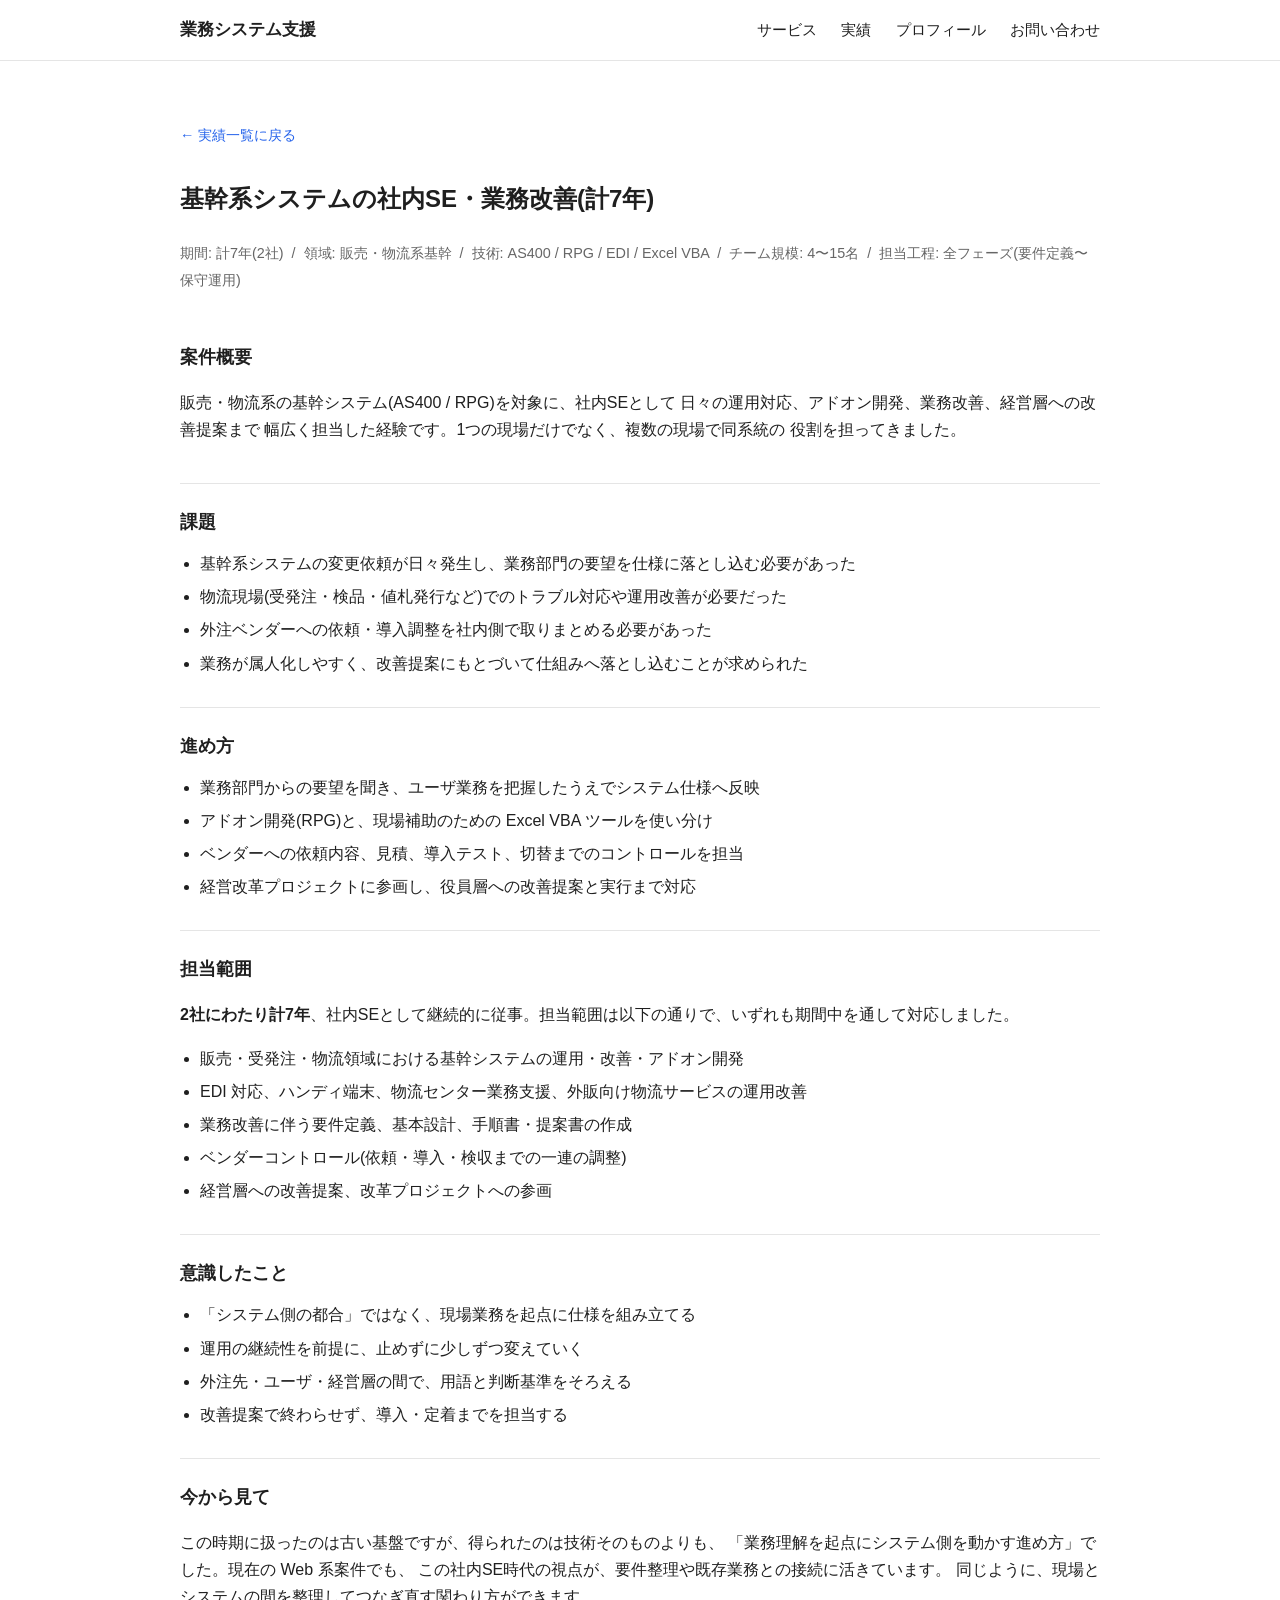
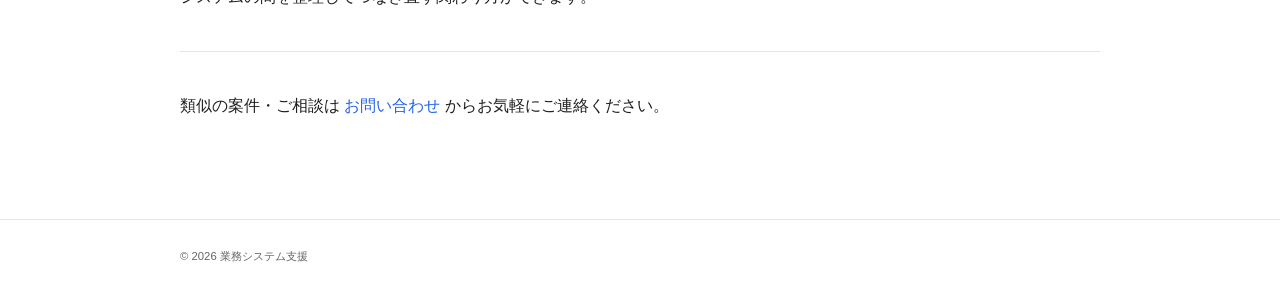
==== case-core-systems.html @ 9c861579 "Initial commit: solo business service introduction site - Hero + こんな方向け + 主CTA (mailto 無料相談) - 業務整理パ" ====
<!DOCTYPE html>
<html lang="ja">
<head>
  <meta charset="UTF-8" />
  <meta name="viewport" content="width=device-width, initial-scale=1.0" />
  <title>基幹系システムの社内SE・業務改善(計7年) | 業務システム支援</title>
  <meta name="description" content="販売・物流系の基幹システム(AS400/RPG)を対象に、社内SEとして運用・改善・アドオン開発・要件定義・ベンダー調整・改善提案まで幅広く担当した経験。" />
  <link rel="stylesheet" href="assets/style.css" />
</head>
<body>
  <header class="site-header">
    <div class="container">
      <a href="./" class="site-title">業務システム支援</a>
      <nav class="site-nav">
        <a href="index.html#services">サービス</a>
        <a href="index.html#works">実績</a>
        <a href="index.html#about">プロフィール</a>
        <a href="index.html#contact">お問い合わせ</a>
      </nav>
    </div>
  </header>

  <main>
    <section class="section">
      <div class="container">
        <a class="back-link" href="index.html#works">← 実績一覧に戻る</a>
        <h1>基幹系システムの社内SE・業務改善(計7年)</h1>
        <p class="case-meta">
          <span>期間: 計7年(2社)</span>
          <span>領域: 販売・物流系基幹</span>
          <span>技術: AS400 / RPG / EDI / Excel VBA</span>
          <span>チーム規模: 4〜15名</span>
          <span>担当工程: 全フェーズ(要件定義〜保守運用)</span>
        </p>

        <div class="case-section">
          <h3>案件概要</h3>
          <p>
            販売・物流系の基幹システム(AS400 / RPG)を対象に、社内SEとして
            日々の運用対応、アドオン開発、業務改善、経営層への改善提案まで
            幅広く担当した経験です。1つの現場だけでなく、複数の現場で同系統の
            役割を担ってきました。
          </p>
        </div>

        <div class="case-section">
          <h3>課題</h3>
          <ul>
            <li>基幹系システムの変更依頼が日々発生し、業務部門の要望を仕様に落とし込む必要があった</li>
            <li>物流現場(受発注・検品・値札発行など)でのトラブル対応や運用改善が必要だった</li>
            <li>外注ベンダーへの依頼・導入調整を社内側で取りまとめる必要があった</li>
            <li>業務が属人化しやすく、改善提案にもとづいて仕組みへ落とし込むことが求められた</li>
          </ul>
        </div>

        <div class="case-section">
          <h3>進め方</h3>
          <ul>
            <li>業務部門からの要望を聞き、ユーザ業務を把握したうえでシステム仕様へ反映</li>
            <li>アドオン開発(RPG)と、現場補助のための Excel VBA ツールを使い分け</li>
            <li>ベンダーへの依頼内容、見積、導入テスト、切替までのコントロールを担当</li>
            <li>経営改革プロジェクトに参画し、役員層への改善提案と実行まで対応</li>
          </ul>
        </div>

        <div class="case-section">
          <h3>担当範囲</h3>
          <p><strong>2社にわたり計7年</strong>、社内SEとして継続的に従事。担当範囲は以下の通りで、いずれも期間中を通して対応しました。</p>
          <ul>
            <li>販売・受発注・物流領域における基幹システムの運用・改善・アドオン開発</li>
            <li>EDI 対応、ハンディ端末、物流センター業務支援、外販向け物流サービスの運用改善</li>
            <li>業務改善に伴う要件定義、基本設計、手順書・提案書の作成</li>
            <li>ベンダーコントロール(依頼・導入・検収までの一連の調整)</li>
            <li>経営層への改善提案、改革プロジェクトへの参画</li>
          </ul>
        </div>

        <div class="case-section">
          <h3>意識したこと</h3>
          <ul>
            <li>「システム側の都合」ではなく、現場業務を起点に仕様を組み立てる</li>
            <li>運用の継続性を前提に、止めずに少しずつ変えていく</li>
            <li>外注先・ユーザ・経営層の間で、用語と判断基準をそろえる</li>
            <li>改善提案で終わらせず、導入・定着までを担当する</li>
          </ul>
        </div>

        <div class="case-section">
          <h3>今から見て</h3>
          <p>
            この時期に扱ったのは古い基盤ですが、得られたのは技術そのものよりも、
            「業務理解を起点にシステム側を動かす進め方」でした。現在の Web 系案件でも、
            この社内SE時代の視点が、要件整理や既存業務との接続に活きています。
            同じように、現場とシステムの間を整理してつなぎ直す関わり方ができます。
          </p>
        </div>

        <div class="case-section">
          <p>
            類似の案件・ご相談は
            <a href="index.html#contact">お問い合わせ</a>
            からお気軽にご連絡ください。
          </p>
        </div>
      </div>
    </section>
  </main>

  <footer class="site-footer">
    <div class="container">
      <small>&copy; <span id="year"></span> 業務システム支援</small>
    </div>
  </footer>

  <script>
    document.getElementById('year').textContent = new Date().getFullYear();
  </script>
</body>
</html>
---- assets/style.css ----
:root {
  --color-bg: #ffffff;
  --color-bg-alt: #f7f7f5;
  --color-text: #1f1f1f;
  --color-muted: #666;
  --color-primary: #2563eb;
  --color-border: #e5e5e5;
  --max-width: 960px;
  --radius: 8px;
}

* {
  box-sizing: border-box;
}

html, body {
  margin: 0;
  padding: 0;
}

body {
  font-family: -apple-system, BlinkMacSystemFont, "Helvetica Neue", "Hiragino Sans",
    "Hiragino Kaku Gothic ProN", "Noto Sans JP", Meiryo, sans-serif;
  color: var(--color-text);
  background: var(--color-bg);
  line-height: 1.7;
  font-size: 16px;
}

.container {
  max-width: var(--max-width);
  margin: 0 auto;
  padding: 0 20px;
}

a {
  color: var(--color-primary);
  text-decoration: none;
}
a:hover {
  text-decoration: underline;
}

/* Header */
.site-header {
  border-bottom: 1px solid var(--color-border);
  background: var(--color-bg);
  position: sticky;
  top: 0;
  z-index: 10;
}
.site-header .container {
  display: flex;
  align-items: center;
  justify-content: space-between;
  height: 60px;
}
.site-title {
  color: var(--color-text);
  font-weight: 700;
  font-size: 1.05rem;
}
.site-nav a {
  margin-left: 20px;
  color: var(--color-text);
  font-size: 0.95rem;
}

/* Hero */
.hero {
  padding: 80px 0 60px;
  text-align: left;
}
.hero h1 {
  font-size: 2rem;
  line-height: 1.4;
  margin: 0 0 20px;
}
.hero .lead {
  font-size: 1.1rem;
  color: var(--color-muted);
  margin: 0 0 32px;
}
.btn-primary {
  display: inline-block;
  background: var(--color-primary);
  color: #fff;
  padding: 12px 24px;
  border-radius: var(--radius);
  font-weight: 600;
}
.btn-primary:hover {
  text-decoration: none;
  opacity: 0.9;
}
.btn-secondary {
  display: inline-block;
  background: transparent;
  color: var(--color-primary);
  padding: 12px 24px;
  border: 1px solid var(--color-primary);
  border-radius: var(--radius);
  font-weight: 600;
}
.btn-secondary:hover {
  background: var(--color-primary);
  color: #fff;
  text-decoration: none;
}
.cta-group {
  display: flex;
  gap: 12px;
  flex-wrap: wrap;
  margin-top: 24px;
}

/* Hero: target list */
.target-list {
  margin: 28px 0 0;
  padding: 16px 20px;
  background: var(--color-bg-alt);
  border-left: 3px solid var(--color-primary);
  border-radius: 4px;
}
.target-list-heading {
  margin: 0 0 8px;
  font-weight: 700;
  font-size: 0.95rem;
  color: var(--color-text);
}
.target-list ul {
  margin: 0;
  padding-left: 20px;
  color: var(--color-text);
  font-size: 0.95rem;
}
.target-list li {
  margin-bottom: 4px;
}
.target-list li:last-child {
  margin-bottom: 0;
}

/* Main product */
.main-product-lead {
  font-size: 1.05rem;
  margin: 0 0 24px;
}
.main-product {
  margin: 0 0 28px;
  border: 1px solid var(--color-border);
  border-radius: var(--radius);
  overflow: hidden;
  background: #fff;
}
.main-product > div {
  display: grid;
  grid-template-columns: 140px 1fr;
  border-top: 1px solid var(--color-border);
}
.main-product > div:first-child {
  border-top: none;
}
.main-product dt {
  padding: 14px 16px;
  background: var(--color-bg-alt);
  font-weight: 700;
  font-size: 0.95rem;
  margin: 0;
}
.main-product dd {
  padding: 14px 16px;
  margin: 0;
  font-size: 0.95rem;
  line-height: 1.65;
}

/* Contact fallback */
.contact-fallback {
  margin: 24px 0 8px;
  color: var(--color-muted);
  font-size: 0.9rem;
}

/* Process steps (対応の流れ) */
.process-steps {
  list-style: none;
  counter-reset: step;
  padding: 0;
  margin: 24px 0 0;
}
.process-steps li {
  position: relative;
  counter-increment: step;
  padding: 4px 0 20px 44px;
  border-left: 2px solid var(--color-border);
  margin-left: 16px;
}
.process-steps li:last-child {
  border-left-color: transparent;
  padding-bottom: 0;
}
.process-steps li::before {
  content: counter(step);
  position: absolute;
  left: -17px;
  top: 0;
  width: 32px;
  height: 32px;
  background: var(--color-primary);
  color: #fff;
  border-radius: 50%;
  display: flex;
  align-items: center;
  justify-content: center;
  font-weight: 700;
  font-size: 0.95rem;
}
.process-steps strong {
  display: block;
  font-size: 1.02rem;
  margin-bottom: 4px;
  color: var(--color-text);
}
.process-steps p {
  margin: 0;
  color: var(--color-muted);
  font-size: 0.92rem;
  line-height: 1.6;
}

/* Scope (対応範囲) */
.scope-grid {
  display: grid;
  grid-template-columns: 1fr 1fr;
  gap: 20px;
}
.scope-box {
  background: var(--color-bg-alt);
  border: 1px solid var(--color-border);
  border-radius: var(--radius);
  padding: 20px;
}
.scope-box h3 {
  margin: 0 0 12px;
  font-size: 1.05rem;
}
.scope-yes h3 {
  color: var(--color-primary);
}
.scope-no h3 {
  color: var(--color-muted);
}
.scope-box ul {
  margin: 0;
  padding-left: 20px;
}
.scope-box li {
  margin-bottom: 6px;
  font-size: 0.95rem;
}
.scope-box li:last-child {
  margin-bottom: 0;
}

/* About meta (稼働時期) */
.about-meta {
  margin-top: 20px;
  padding: 10px 16px;
  background: var(--color-bg-alt);
  border-left: 3px solid var(--color-primary);
  border-radius: 4px;
  font-size: 0.95rem;
  width: fit-content;
  max-width: 100%;
}

/* Card featured + labels */
.card-featured {
  border-color: var(--color-primary);
  border-width: 2px;
}
.card-badge {
  display: inline-block;
  background: var(--color-primary);
  color: #fff;
  font-size: 0.75rem;
  padding: 3px 10px;
  border-radius: 10px;
  font-weight: 700;
  margin: 0 0 10px;
}
.card-role {
  margin: 0 0 6px;
  font-size: 0.78rem;
  color: var(--color-muted);
  font-weight: 600;
}

/* FAQ */
.faq-list {
  list-style: none;
  padding: 0;
  margin: 24px 0 0;
}
.faq-list > li {
  border-bottom: 1px solid var(--color-border);
}
.faq-list > li:first-child {
  border-top: 1px solid var(--color-border);
}
.faq-list details {
  padding: 0;
}
.faq-list summary {
  cursor: pointer;
  padding: 16px 4px 16px 32px;
  font-weight: 600;
  font-size: 1rem;
  position: relative;
  list-style: none;
  line-height: 1.5;
}
.faq-list summary::-webkit-details-marker {
  display: none;
}
.faq-list summary::before {
  content: "+";
  position: absolute;
  left: 6px;
  top: 50%;
  transform: translateY(-50%);
  color: var(--color-primary);
  font-weight: 700;
  font-size: 1.25rem;
  line-height: 1;
}
.faq-list details[open] summary::before {
  content: "−";
}
.faq-list details p {
  margin: 0 0 16px;
  padding: 0 4px 0 32px;
  color: var(--color-text);
  font-size: 0.95rem;
  line-height: 1.7;
}

/* Sections */
.section {
  padding: 60px 0;
}
.section-alt {
  background: var(--color-bg-alt);
}
.section h2 {
  font-size: 1.5rem;
  margin: 0 0 28px;
  border-left: 4px solid var(--color-primary);
  padding-left: 12px;
}

/* Cards */
.cards {
  display: grid;
  grid-template-columns: repeat(3, 1fr);
  gap: 20px;
}
.card {
  background: #fff;
  border: 1px solid var(--color-border);
  border-radius: var(--radius);
  padding: 20px;
}
.card h3 {
  margin: 0 0 8px;
  font-size: 1.05rem;
}
.card p {
  margin: 0;
  color: var(--color-muted);
  font-size: 0.95rem;
}

/* Flow diagram (inside service cards) */
.flow {
  display: flex;
  align-items: stretch;
  gap: 4px;
  margin-top: 16px;
}
.flow-box {
  flex: 1 1 0;
  min-width: 0;
  background: var(--color-bg-alt);
  border: 1px solid var(--color-border);
  border-radius: 4px;
  padding: 8px 4px;
  font-size: 0.72rem;
  text-align: center;
  color: var(--color-text);
  line-height: 1.35;
  display: flex;
  align-items: center;
  justify-content: center;
}
.flow-arrow {
  display: flex;
  align-items: center;
  color: var(--color-primary);
  font-weight: 700;
  font-size: 0.9rem;
  flex-shrink: 0;
}

/* Overview diagram (SVG, below services) */
.overview-diagram {
  margin: 48px 0 0;
  padding: 0;
}
.overview-diagram figcaption {
  font-size: 0.95rem;
  color: var(--color-muted);
  text-align: center;
  margin-bottom: 16px;
}
.overview-diagram-wrap {
  overflow-x: auto;
}
.overview-diagram-wrap svg {
  display: block;
  width: 100%;
  min-width: 680px;
  max-width: 920px;
  height: auto;
  margin: 0 auto;
}

/* Works */
.works {
  list-style: none;
  padding: 0;
  margin: 0;
  display: grid;
  gap: 16px;
}
.works li {
  background: #fff;
  border: 1px solid var(--color-border);
  border-radius: var(--radius);
  padding: 20px;
}
.works strong {
  display: block;
  font-size: 1.05rem;
  margin-bottom: 4px;
}
.works span {
  display: block;
  color: var(--color-muted);
  font-size: 0.85rem;
  margin-bottom: 8px;
}
.works p {
  margin: 0;
  font-size: 0.95rem;
}

/* Works link */
.works-link {
  display: inline-block;
  margin-top: 10px;
  font-size: 0.9rem;
}

/* Case detail page */
.back-link {
  display: inline-block;
  margin-bottom: 12px;
  font-size: 0.9rem;
}
.case-meta {
  color: var(--color-muted);
  font-size: 0.9rem;
  line-height: 1.9;
  margin: 0 0 24px;
}
.case-meta span + span::before {
  content: " / ";
  margin: 0 4px;
}
.case-section {
  padding: 24px 0;
  border-top: 1px solid var(--color-border);
}
.case-section:first-of-type {
  border-top: none;
}
.case-section h3 {
  margin: 0 0 12px;
  font-size: 1.1rem;
}
.case-section ul {
  margin: 0;
  padding-left: 20px;
}
.case-section li {
  margin-bottom: 6px;
}

/* Contact */
.contact-list {
  list-style: none;
  padding: 0;
  margin: 16px 0 0;
  display: grid;
  gap: 8px;
}

/* Footer */
.site-footer {
  border-top: 1px solid var(--color-border);
  padding: 24px 0;
  color: var(--color-muted);
  font-size: 0.85rem;
}

/* Responsive */
@media (max-width: 720px) {
  .hero h1 {
    font-size: 1.5rem;
  }
  .site-nav a {
    margin-left: 12px;
    font-size: 0.85rem;
  }
  .cards {
    grid-template-columns: 1fr;
  }
  .flow-box {
    font-size: 0.8rem;
    padding: 10px 6px;
  }
  .main-product > div {
    grid-template-columns: 1fr;
  }
  .main-product dt {
    border-bottom: 1px solid var(--color-border);
  }
  .cta-group {
    flex-direction: column;
    align-items: flex-start;
  }
  .cta-group .btn-primary,
  .cta-group .btn-secondary {
    width: 100%;
    text-align: center;
  }
  .scope-grid {
    grid-template-columns: 1fr;
  }
}
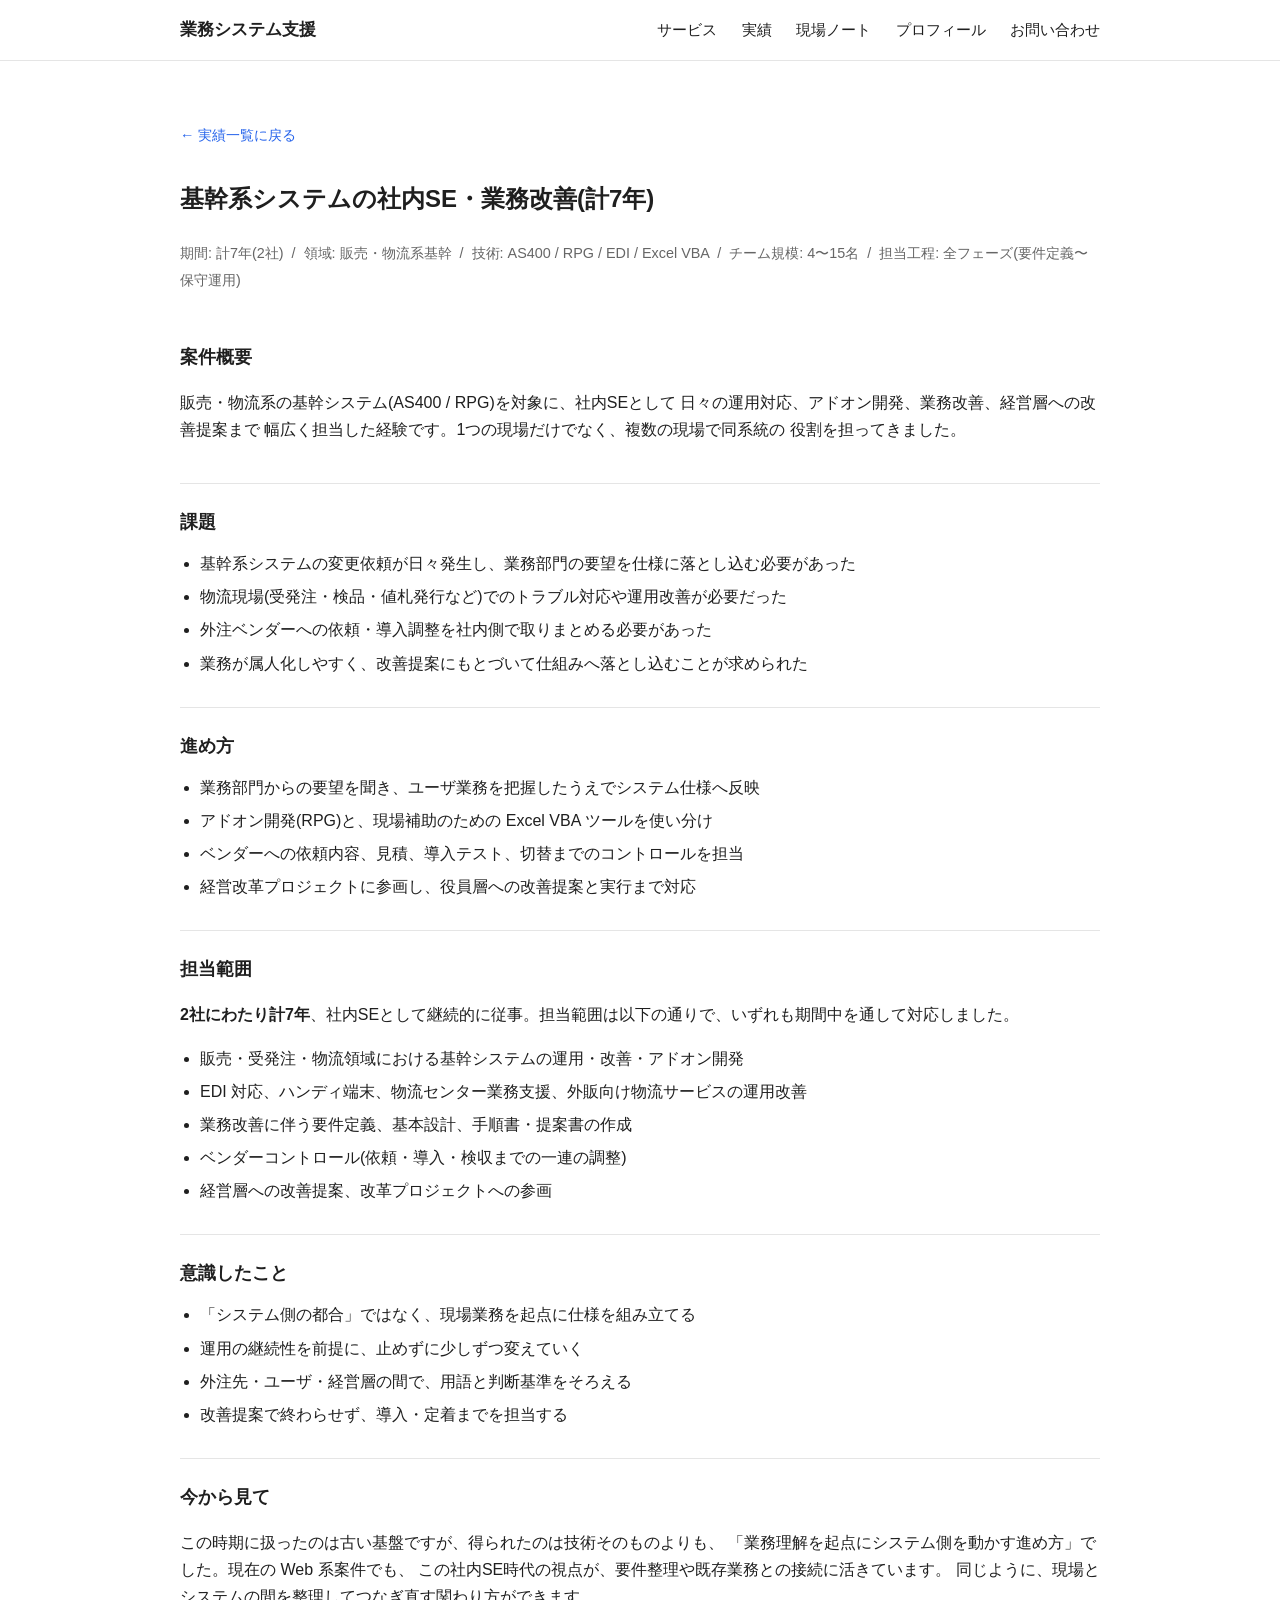
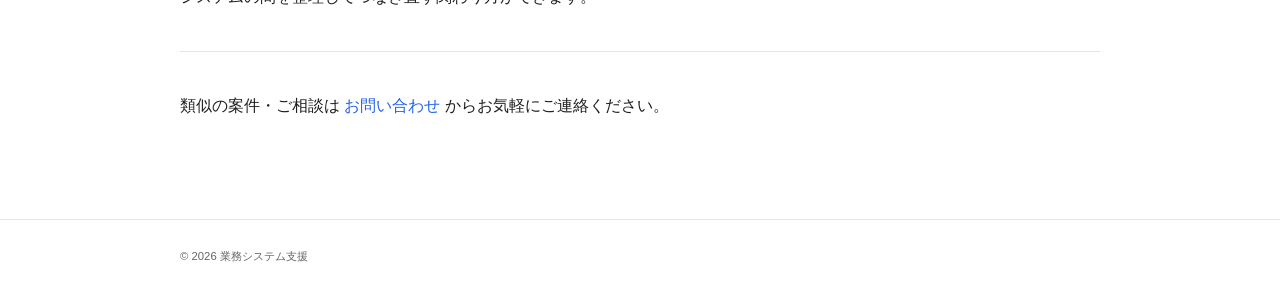
==== commit af711d28: "Add 現場ノート and 業務改善・IT支援の地図 (制度/ツール/専門家向け) pages - 現場ノート: notes.html 一覧 + notes/{ai-commercial-proces" ====
--- a/case-core-systems.html
+++ b/case-core-systems.html
@@ -6,6 +6,14 @@
   <title>基幹系システムの社内SE・業務改善(計7年) | 業務システム支援</title>
   <meta name="description" content="販売・物流系の基幹システム(AS400/RPG)を対象に、社内SEとして運用・改善・アドオン開発・要件定義・ベンダー調整・改善提案まで幅広く担当した経験。" />
   <link rel="stylesheet" href="assets/style.css" />
+  <!-- Google tag (gtag.js) -->
+  <script async src="https://www.googletagmanager.com/gtag/js?id=G-YSGY8PW4ZS"></script>
+  <script>
+    window.dataLayer = window.dataLayer || [];
+    function gtag(){dataLayer.push(arguments);}
+    gtag('js', new Date());
+    gtag('config', 'G-YSGY8PW4ZS');
+  </script>
 </head>
 <body>
   <header class="site-header">
@@ -14,6 +22,7 @@
       <nav class="site-nav">
         <a href="index.html#services">サービス</a>
         <a href="index.html#works">実績</a>
+        <a href="index.html#notes">現場ノート</a>
         <a href="index.html#about">プロフィール</a>
         <a href="index.html#contact">お問い合わせ</a>
       </nav>
--- a/assets/style.css
+++ b/assets/style.css
@@ -363,7 +363,7 @@
 /* Cards */
 .cards {
   display: grid;
-  grid-template-columns: repeat(3, 1fr);
+  grid-template-columns: repeat(2, 1fr);
   gap: 20px;
 }
 .card {
@@ -473,6 +473,59 @@
   font-size: 0.9rem;
 }
 
+/* Audience links group (stacked links inside a card) */
+.audience-links {
+  display: flex;
+  flex-direction: column;
+  gap: 6px;
+  margin-top: 14px;
+}
+.audience-links .works-link {
+  margin-top: 0;
+}
+
+/* Guide list (shared by guide-systems / guide-tools / guide-specialists) */
+.guide-list {
+  list-style: none;
+  padding: 0;
+  margin: 24px 0 0;
+}
+.guide-list > li {
+  background: #fff;
+  border: 1px solid var(--color-border);
+  border-radius: var(--radius);
+  padding: 18px 20px;
+  margin-bottom: 14px;
+}
+.guide-list > li > strong {
+  display: block;
+  font-size: 1.05rem;
+  margin-bottom: 4px;
+}
+.guide-list > li > .guide-meta {
+  display: block;
+  color: var(--color-muted);
+  font-size: 0.85rem;
+  margin-bottom: 8px;
+}
+.guide-list > li > p {
+  margin: 0 0 8px;
+  font-size: 0.95rem;
+}
+.guide-list .guide-status {
+  display: inline-block;
+  font-size: 0.75rem;
+  padding: 2px 8px;
+  border-radius: 10px;
+  background: var(--color-bg-alt);
+  color: var(--color-muted);
+  margin-right: 6px;
+}
+.guide-list .guide-status-ready {
+  background: var(--color-primary);
+  color: #fff;
+}
+
 /* Case detail page */
 .back-link {
   display: inline-block;
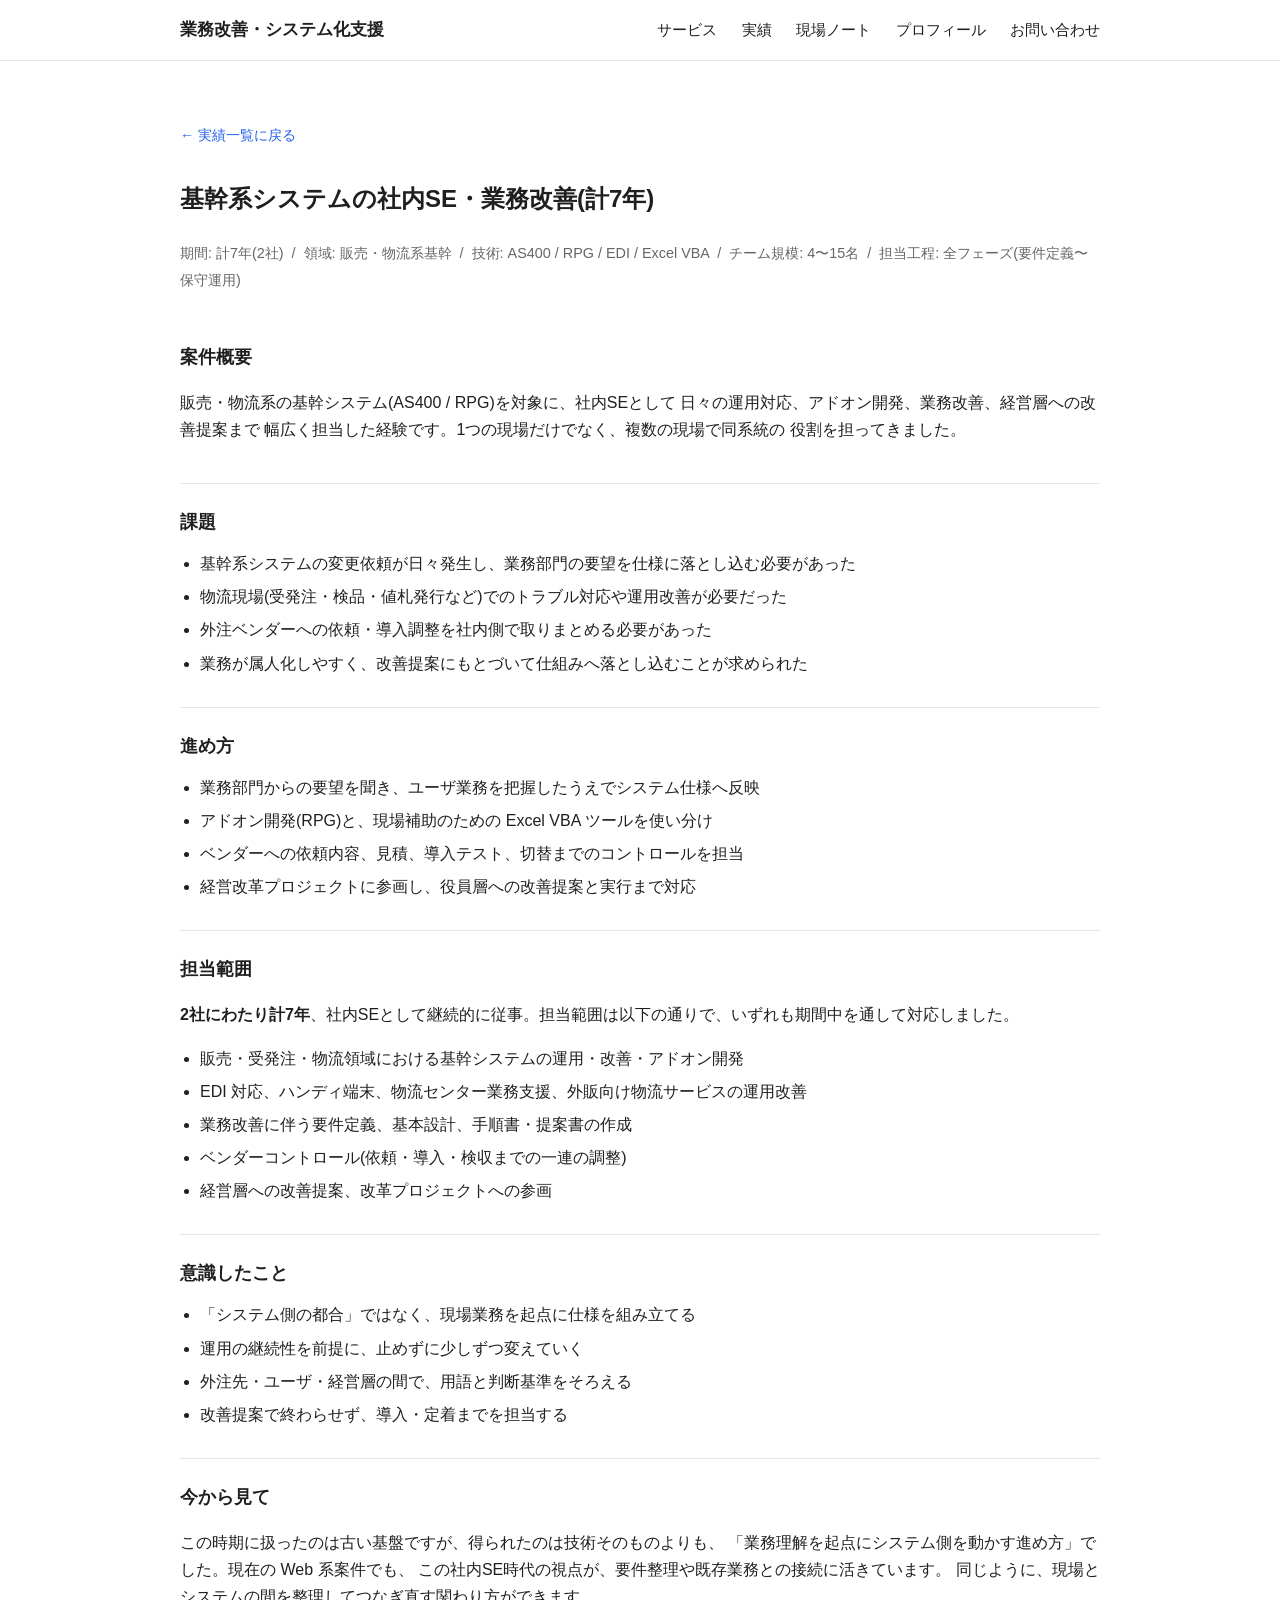
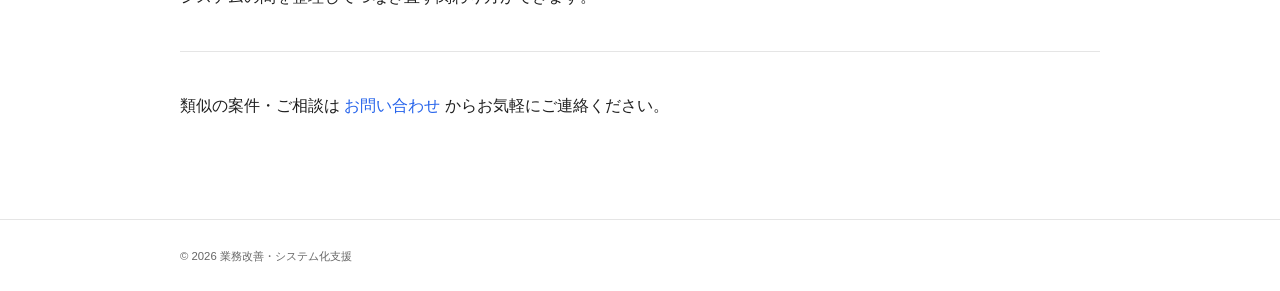
==== commit e690d442: "Refresh tagline to 業務改善・システム化支援 and slim guide nav - Rename 業務システム支援 → 業務改善・システム化支援 across page titl" ====
--- a/case-core-systems.html
+++ b/case-core-systems.html
@@ -3,7 +3,7 @@
 <head>
   <meta charset="UTF-8" />
   <meta name="viewport" content="width=device-width, initial-scale=1.0" />
-  <title>基幹系システムの社内SE・業務改善(計7年) | 業務システム支援</title>
+  <title>基幹系システムの社内SE・業務改善(計7年) | 業務改善・システム化支援</title>
   <meta name="description" content="販売・物流系の基幹システム(AS400/RPG)を対象に、社内SEとして運用・改善・アドオン開発・要件定義・ベンダー調整・改善提案まで幅広く担当した経験。" />
   <link rel="stylesheet" href="assets/style.css" />
   <!-- Google tag (gtag.js) -->
@@ -18,7 +18,7 @@
 <body>
   <header class="site-header">
     <div class="container">
-      <a href="./" class="site-title">業務システム支援</a>
+      <a href="./" class="site-title">業務改善・システム化支援</a>
       <nav class="site-nav">
         <a href="index.html#services">サービス</a>
         <a href="index.html#works">実績</a>
@@ -117,7 +117,7 @@
 
   <footer class="site-footer">
     <div class="container">
-      <small>&copy; <span id="year"></span> 業務システム支援</small>
+      <small>&copy; <span id="year"></span> 業務改善・システム化支援</small>
     </div>
   </footer>
 
